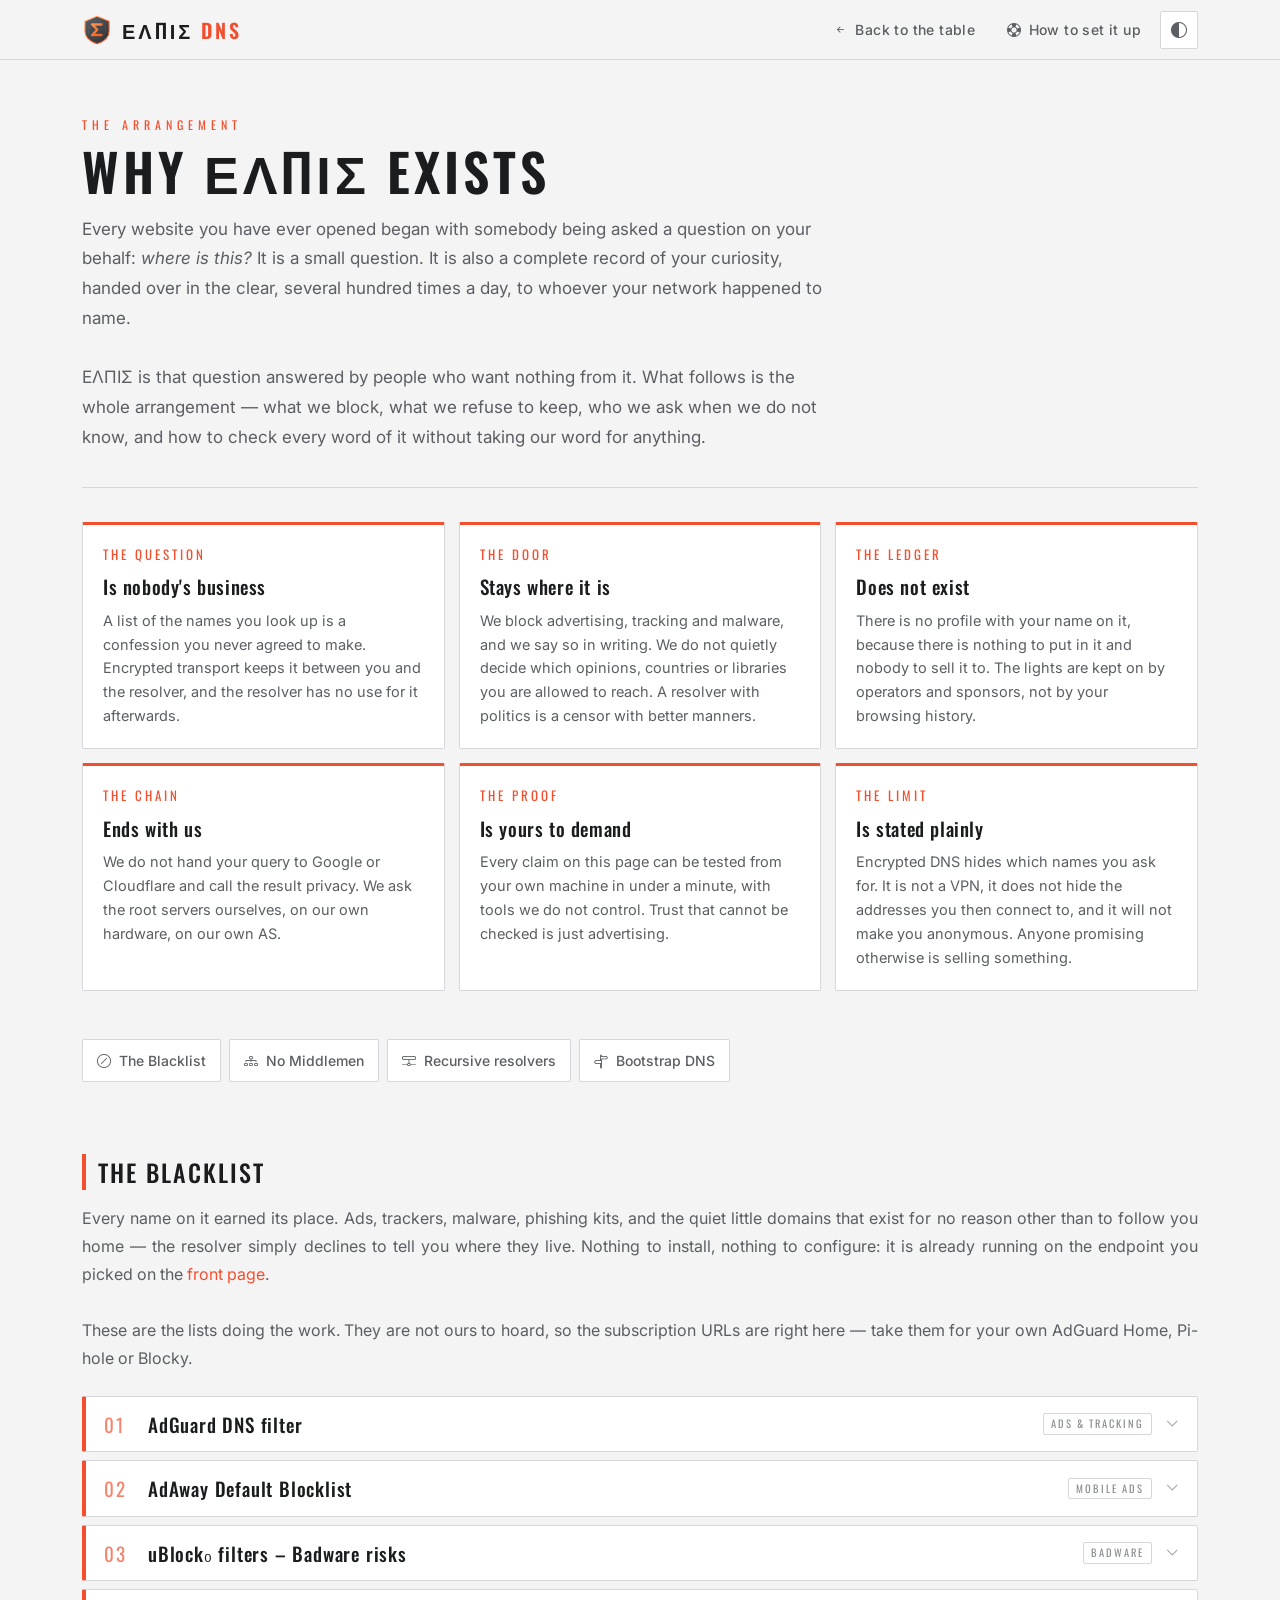
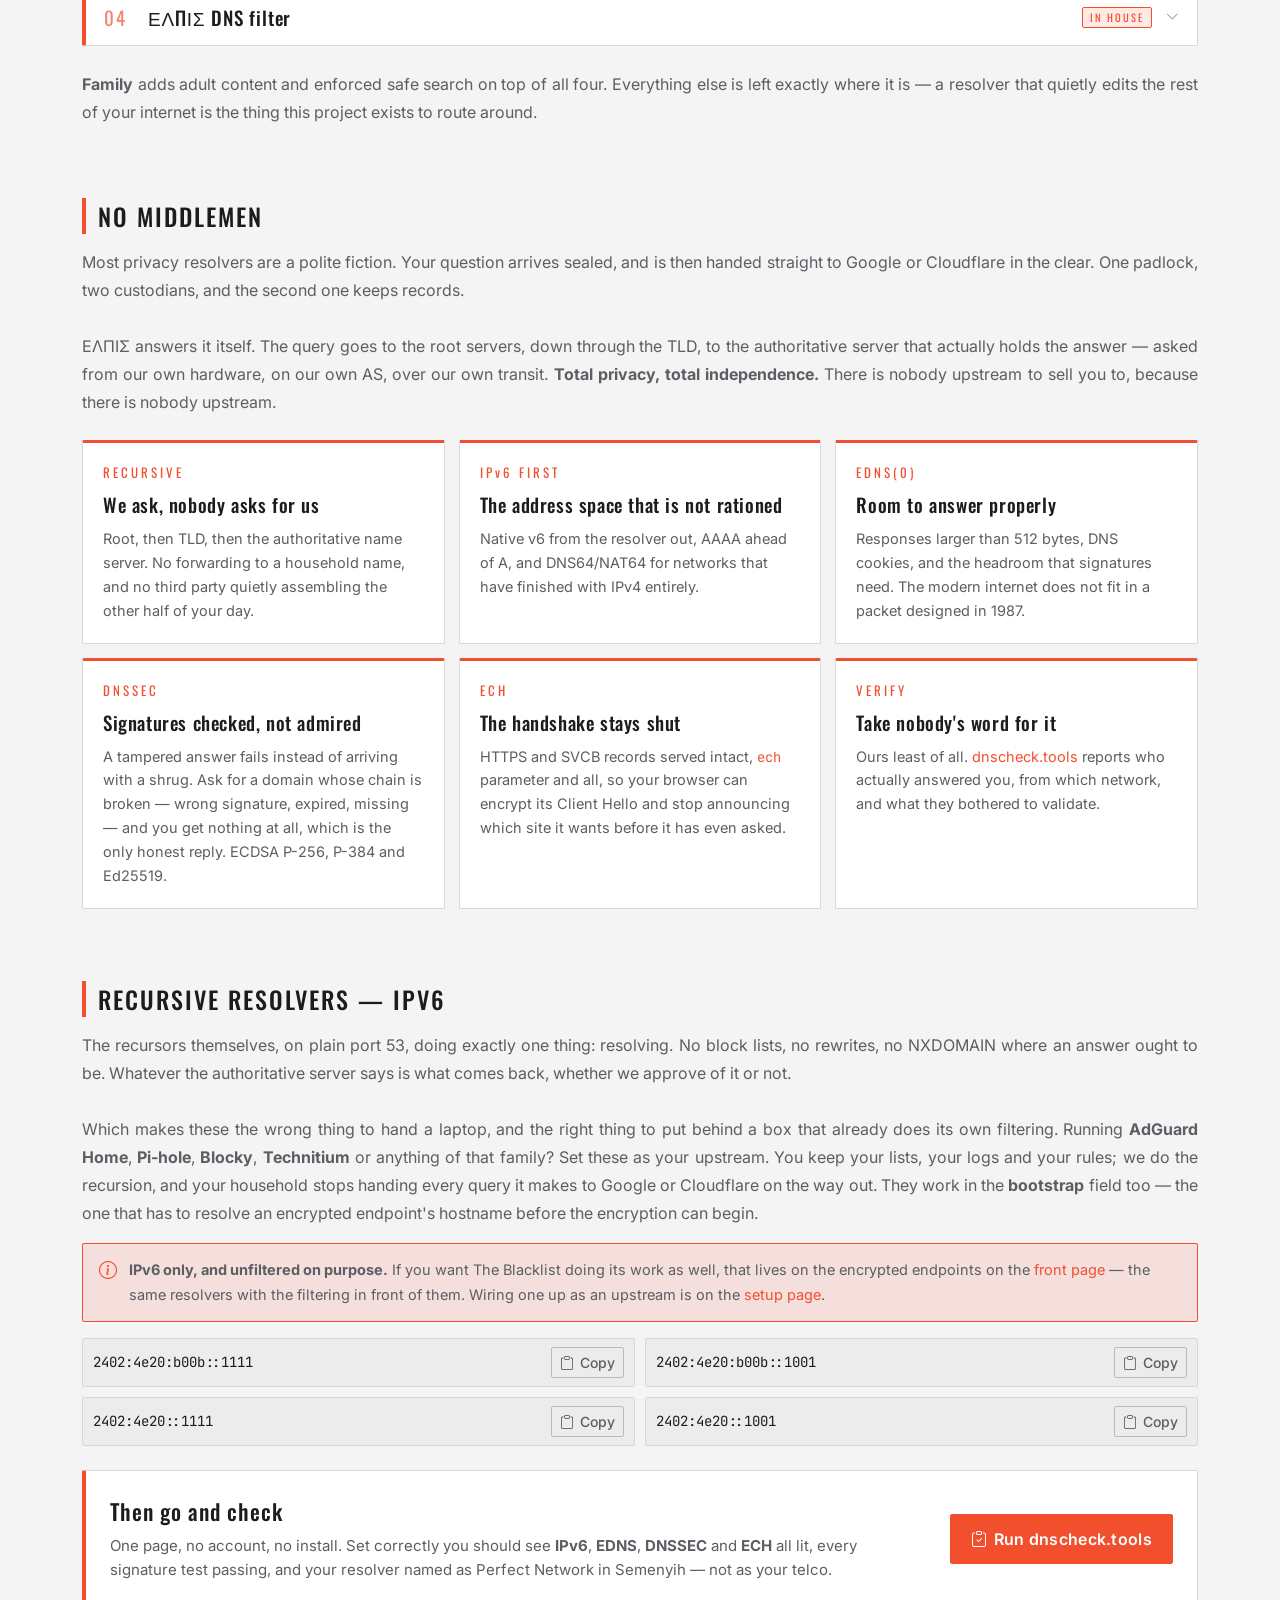
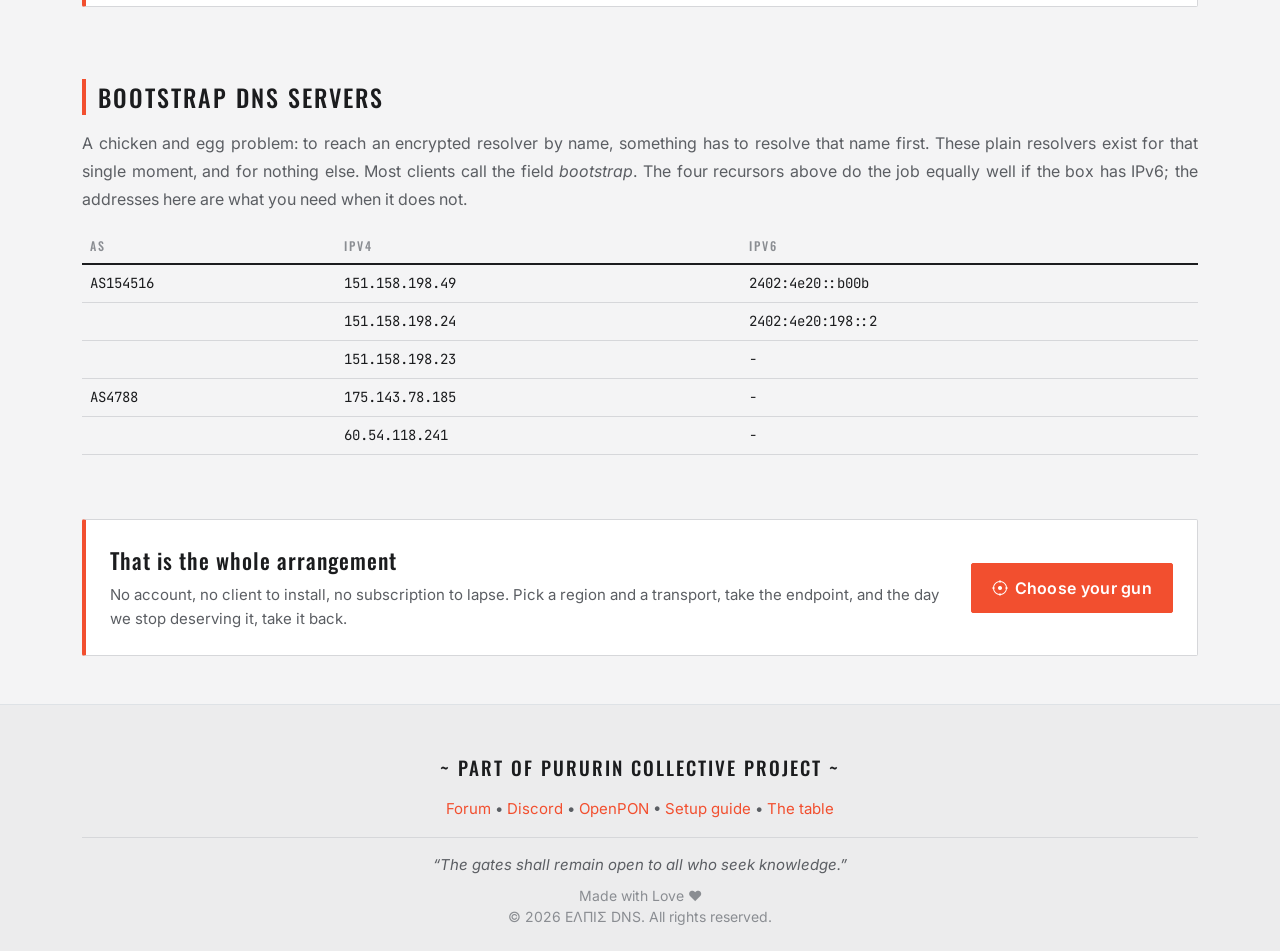
==== mission.html @ 2506d025 "Add mission page and shared copy logic This change introduces a dedicated mission page explaining wh" ====
<!DOCTYPE html>
<html lang="en">
<head>
<meta charset="UTF-8" />
<meta name="viewport" content="width=device-width, initial-scale=1.0" />

<title>Mission &mdash; ΕΛΠΙΣ DNS</title>
<link rel="icon" type="image/x-icon" href="favicon.ico">
<link rel="icon" type="image/svg+xml" href="img/elpis-mark.svg">

<!-- Paint the correct theme before the first frame, no white flash -->
<script>
	(function(){
		var choice = "auto";
		try { choice = localStorage.getItem("elpis-theme") || "auto"; } catch(e){}
		var dark = choice === "dark" ||
			(choice === "auto" &&
			 window.matchMedia("(prefers-color-scheme: dark)").matches);
		document.documentElement.dataset.theme = dark ? "dark" : "light";
		document.documentElement.dataset.themeChoice = choice;
		document.documentElement.setAttribute("data-bs-theme", dark ? "dark" : "light");
	})();
</script>

<link href="https://cdn.jsdelivr.net/npm/bootstrap@5.3.3/dist/css/bootstrap.min.css" rel="stylesheet">
<link href="https://cdn.jsdelivr.net/npm/bootstrap-icons@1.11.3/font/bootstrap-icons.min.css" rel="stylesheet">

<link rel="preconnect" href="https://fonts.googleapis.com">
<link rel="preconnect" href="https://fonts.gstatic.com" crossorigin>
<link href="https://fonts.googleapis.com/css2?family=Oswald:wght@400;500;600;700&family=Inter:wght@400;500;600;700&family=JetBrains+Mono:wght@400;500&display=swap" rel="stylesheet">

<link href="style-main.css?version=3.8" rel="stylesheet">
<link href="style-mobile.css?version=3.8" rel="stylesheet">

<meta name="description" content="Why ΕΛΠΙΣ DNS exists: what it blocks, what it refuses to keep, why it runs its own recursion, and how to check every word of it.">

<!-- Open Graph / Facebook -->
<meta property="og:type" content="website">
<meta property="og:url" content="https://elpis.violetnetworks.xyz/mission.html">
<meta property="og:title" content="Why ΕΛΠΙΣ exists">
<meta property="og:description" content="No middlemen, no ledger, no opinions about where you go.">
<meta property="og:image" content="https://elpis.violetnetworks.xyz/banner.jpg">

<!-- Theme -->
<meta name="theme-color" content="#f24f2f">
</head>

<body>

<!-- Top bar -->
<nav class="topbar">
	<div class="container topbar-inner">

		<a class="topbar-brand" href="index.html">
			<img src="img/elpis-mark.svg" alt="" class="topbar-mark">
			<span class="topbar-name">ΕΛΠΙΣ <span class="accent">DNS</span></span>
		</a>

		<div class="topbar-actions">

			<a class="topbar-link" href="index.html">
				<i class="bi bi-arrow-left-short"></i>
				<span>Back to the table</span>
			</a>

			<a class="topbar-link" href="setup.html">
				<i class="bi bi-life-preserver"></i>
				<span>How to set it up</span>
			</a>

			<button class="theme-btn" id="theme-btn" type="button" title="Theme" aria-label="Theme">
				<i class="bi bi-circle-half"></i>
			</button>
		</div>
	</div>
</nav>

<div class="container">

	<div class="page-head">
		<div class="page-kicker">The arrangement</div>
		<div class="page-title">Why ΕΛΠΙΣ exists</div>
		<div class="page-lead">
			Every website you have ever opened began with somebody being asked a
			question on your behalf: <i>where is this?</i> It is a small question.
			It is also a complete record of your curiosity, handed over in the
			clear, several hundred times a day, to whoever your network happened
			to name.
			<br /><br />
			ΕΛΠΙΣ is that question answered by people who want nothing from it.
			What follows is the whole arrangement &mdash; what we block, what we refuse
			to keep, who we ask when we do not know, and how to check every word of
			it without taking our word for anything.
		</div>
	</div>

	<!-- The creed -->
	<div class="rules rules-3 mb-5">

		<div class="rule">
			<div class="rule-index">THE QUESTION</div>
			<div class="rule-title">Is nobody's business</div>
			<div class="rule-text">
				A list of the names you look up is a confession you never agreed to
				make. Encrypted transport keeps it between you and the resolver, and
				the resolver has no use for it afterwards.
			</div>
		</div>

		<div class="rule">
			<div class="rule-index">THE DOOR</div>
			<div class="rule-title">Stays where it is</div>
			<div class="rule-text">
				We block advertising, tracking and malware, and we say so in writing.
				We do not quietly decide which opinions, countries or libraries you
				are allowed to reach. A resolver with politics is a censor with better
				manners.
			</div>
		</div>

		<div class="rule">
			<div class="rule-index">THE LEDGER</div>
			<div class="rule-title">Does not exist</div>
			<div class="rule-text">
				There is no profile with your name on it, because there is nothing to
				put in it and nobody to sell it to. The lights are kept on by
				operators and sponsors, not by your browsing history.
			</div>
		</div>

		<div class="rule">
			<div class="rule-index">THE CHAIN</div>
			<div class="rule-title">Ends with us</div>
			<div class="rule-text">
				We do not hand your query to Google or Cloudflare and call the result
				privacy. We ask the root servers ourselves, on our own hardware, on
				our own AS.
			</div>
		</div>

		<div class="rule">
			<div class="rule-index">THE PROOF</div>
			<div class="rule-title">Is yours to demand</div>
			<div class="rule-text">
				Every claim on this page can be tested from your own machine in under
				a minute, with tools we do not control. Trust that cannot be checked
				is just advertising.
			</div>
		</div>

		<div class="rule">
			<div class="rule-index">THE LIMIT</div>
			<div class="rule-title">Is stated plainly</div>
			<div class="rule-text">
				Encrypted DNS hides which names you ask for. It is not a VPN, it does
				not hide the addresses you then connect to, and it will not make you
				anonymous. Anyone promising otherwise is selling something.
			</div>
		</div>
	</div>

	<!-- Jump list -->
	<div class="doc-jump">
		<a href="#blacklist"><i class="bi bi-slash-circle"></i> The Blacklist</a>
		<a href="#middlemen"><i class="bi bi-diagram-3"></i> No Middlemen</a>
		<a href="#recursors"><i class="bi bi-hdd-network"></i> Recursive resolvers</a>
		<a href="#bootstrap"><i class="bi bi-signpost-split"></i> Bootstrap DNS</a>
	</div>

	<!-- The Blacklist -->
	<section id="blacklist" class="mt-5 pt-4">
		<div class="section-heading">
			The Blacklist
		</div>
		<div class="subtitle">
			Every name on it earned its place. Ads, trackers, malware, phishing kits,
			and the quiet little domains that exist for no reason other than to follow
			you home &mdash; the resolver simply declines to tell you where they live.
			Nothing to install, nothing to configure: it is already running on the
			endpoint you picked on the <a href="index.html">front page</a>.
			<br /><br />
			These are the lists doing the work. They are not ours to hoard, so the
			subscription URLs are right here &mdash; take them for your own AdGuard Home,
			Pi-hole or Blocky.
		</div>

		<div class="blacklist mt-4">

			<details class="bl-item">
				<summary>
					<span class="bl-index">01</span>
					<span class="bl-name">AdGuard DNS filter</span>
					<span class="bl-tag">ADS &amp; TRACKING</span>
					<i class="bi bi-chevron-down bl-chev"></i>
				</summary>
				<div class="bl-body">
					<div class="bl-text">
						The workhorse. AdGuard Base, Social Media, Tracking Protection and Mobile
					Ads rolled together with EasyList and EasyPrivacy, compiled for DNS rather
					than for a browser.
					</div>
					<div class="bl-url">
						<code>https://adguardteam.github.io/HostlistsRegistry/assets/filter_1.txt</code>
						<button class="btn btn-elpis-ghost btn-sm" type="button" data-copy="https://adguardteam.github.io/HostlistsRegistry/assets/filter_1.txt">
							<i class="bi bi-clipboard"></i> Copy
						</button>
					</div>
					<a class="bl-src" href="https://github.com/AdguardTeam/AdGuardSDNSFilter" target="_blank" rel="noopener">
						<i class="bi bi-box-arrow-up-right"></i> Where it comes from
					</a>
				</div>
			</details>

			<details class="bl-item">
				<summary>
					<span class="bl-index">02</span>
					<span class="bl-name">AdAway Default Blocklist</span>
					<span class="bl-tag">MOBILE ADS</span>
					<i class="bi bi-chevron-down bl-chev"></i>
				</summary>
				<div class="bl-body">
					<div class="bl-text">
						Fifteen years of Android ad hosts, maintained by people who got tired of
					paying for the same banner twice on a metered connection.
					</div>
					<div class="bl-url">
						<code>https://adguardteam.github.io/HostlistsRegistry/assets/filter_2.txt</code>
						<button class="btn btn-elpis-ghost btn-sm" type="button" data-copy="https://adguardteam.github.io/HostlistsRegistry/assets/filter_2.txt">
							<i class="bi bi-clipboard"></i> Copy
						</button>
					</div>
					<a class="bl-src" href="https://github.com/AdAway/adaway.github.io/" target="_blank" rel="noopener">
						<i class="bi bi-box-arrow-up-right"></i> Where it comes from
					</a>
				</div>
			</details>

			<details class="bl-item">
				<summary>
					<span class="bl-index">03</span>
					<span class="bl-name">uBlock&#8320; filters &ndash; Badware risks</span>
					<span class="bl-tag">BADWARE</span>
					<i class="bi bi-chevron-down bl-chev"></i>
				</summary>
				<div class="bl-body">
					<div class="bl-text">
						The short list of sites documented to hand you adware, crapware or malware,
					or to relieve you of your login credentials. Short, because every entry on
					it is there for a reason somebody wrote down.
					</div>
					<div class="bl-url">
						<code>https://adguardteam.github.io/HostlistsRegistry/assets/filter_50.txt</code>
						<button class="btn btn-elpis-ghost btn-sm" type="button" data-copy="https://adguardteam.github.io/HostlistsRegistry/assets/filter_50.txt">
							<i class="bi bi-clipboard"></i> Copy
						</button>
					</div>
					<a class="bl-src" href="https://github.com/uBlockOrigin/uAssets" target="_blank" rel="noopener">
						<i class="bi bi-box-arrow-up-right"></i> Where it comes from
					</a>
				</div>
			</details>

			<details class="bl-item">
				<summary>
					<span class="bl-index">04</span>
					<span class="bl-name">ΕΛΠΙΣ DNS filter</span>
					<span class="bl-tag bl-tag-ours">IN HOUSE</span>
					<i class="bi bi-chevron-down bl-chev"></i>
				</summary>
				<div class="bl-body">
					<div class="bl-text">
						Ours. Bogus, dead, parked, deceptive and legally abusive domains the big
					lists have not got around to, reviewed and trimmed for DNS by @Riri1x86.
					It ships with an exceptions list, because a filter that breaks your bank
					login is not protecting you from anything.
					</div>
					<div class="bl-url">
						<code>https://elpis.violetnetworks.xyz/bogus.txt</code>
						<button class="btn btn-elpis-ghost btn-sm" type="button" data-copy="https://elpis.violetnetworks.xyz/bogus.txt">
							<i class="bi bi-clipboard"></i> Copy
						</button>
					</div>
					<div class="bl-url">
						<code>https://elpis.violetnetworks.xyz/allow.txt</code>
						<span class="bl-note">exceptions, load as an allowlist</span>
						<button class="btn btn-elpis-ghost btn-sm" type="button" data-copy="https://elpis.violetnetworks.xyz/allow.txt">
							<i class="bi bi-clipboard"></i> Copy
						</button>
					</div>
					<a class="bl-src" href="https://riri.pururin.moe/" target="_blank" rel="noopener">
						<i class="bi bi-box-arrow-up-right"></i> Where it comes from
					</a>
				</div>
			</details>
		</div>

		<div class="subtitle mt-4">
			<b>Family</b> adds adult content and enforced safe search on top of all four.
			Everything else is left exactly where it is &mdash; a resolver that quietly
			edits the rest of your internet is the thing this project exists to route
			around.
		</div>
	</section>

	<!-- No Middlemen -->
	<section id="middlemen" class="mt-5 pt-4">
		<div class="section-heading">
			No Middlemen
		</div>
		<div class="subtitle">
			Most privacy resolvers are a polite fiction. Your question arrives sealed,
			and is then handed straight to Google or Cloudflare in the clear. One
			padlock, two custodians, and the second one keeps records.
			<br /><br />
			ΕΛΠΙΣ answers it itself. The query goes to the root servers, down through
			the TLD, to the authoritative server that actually holds the answer &mdash;
			asked from our own hardware, on our own AS, over our own transit.
			<b>Total privacy, total independence.</b> There is nobody upstream to sell
			you to, because there is nobody upstream.
		</div>

		<div class="rules rules-3 mt-4">

			<div class="rule">
				<div class="rule-index">RECURSIVE</div>
				<div class="rule-title">We ask, nobody asks for us</div>
				<div class="rule-text">
					Root, then TLD, then the authoritative name server. No forwarding to a
					household name, and no third party quietly assembling the other half
					of your day.
				</div>
			</div>

			<div class="rule">
				<div class="rule-index">IPv6 FIRST</div>
				<div class="rule-title">The address space that is not rationed</div>
				<div class="rule-text">
					Native v6 from the resolver out, AAAA ahead of A, and DNS64/NAT64 for
					networks that have finished with IPv4 entirely.
				</div>
			</div>

			<div class="rule">
				<div class="rule-index">EDNS(0)</div>
				<div class="rule-title">Room to answer properly</div>
				<div class="rule-text">
					Responses larger than 512 bytes, DNS cookies, and the headroom that
					signatures need. The modern internet does not fit in a packet designed
					in 1987.
				</div>
			</div>

			<div class="rule">
				<div class="rule-index">DNSSEC</div>
				<div class="rule-title">Signatures checked, not admired</div>
				<div class="rule-text">
					A tampered answer fails instead of arriving with a shrug. Ask for a
					domain whose chain is broken &mdash; wrong signature, expired, missing
					&mdash; and you get nothing at all, which is the only honest reply.
					ECDSA P-256, P-384 and Ed25519.
				</div>
			</div>

			<div class="rule">
				<div class="rule-index">ECH</div>
				<div class="rule-title">The handshake stays shut</div>
				<div class="rule-text">
					HTTPS and SVCB records served intact, <code class="inline-code">ech</code>
					parameter and all, so your browser can encrypt its Client Hello and stop
					announcing which site it wants before it has even asked.
				</div>
			</div>

			<div class="rule">
				<div class="rule-index">VERIFY</div>
				<div class="rule-title">Take nobody's word for it</div>
				<div class="rule-text">
					Ours least of all.
					<a href="https://dnscheck.tools/" target="_blank" rel="noopener">dnscheck.tools</a>
					reports who actually answered you, from which network, and what they
					bothered to validate.
				</div>
			</div>
		</div>
	</section>

	<!-- Recursive resolvers - IPv6 -->
	<section id="recursors" class="mt-5 pt-4">
		<div class="section-heading">
			Recursive resolvers &mdash; IPv6
		</div>
		<div class="subtitle">
			The recursors themselves, on plain port 53, doing exactly one thing:
			resolving. No block lists, no rewrites, no NXDOMAIN where an answer ought
			to be. Whatever the authoritative server says is what comes back, whether
			we approve of it or not.
			<br /><br />
			Which makes these the wrong thing to hand a laptop, and the right thing to
			put behind a box that already does its own filtering. Running
			<b>AdGuard Home</b>, <b>Pi-hole</b>, <b>Blocky</b>, <b>Technitium</b> or
			anything of that family? Set these as your upstream. You keep your lists,
			your logs and your rules; we do the recursion, and your household stops
			handing every query it makes to Google or Cloudflare on the way out.
			They work in the <b>bootstrap</b> field too &mdash; the one that has to
			resolve an encrypted endpoint's hostname before the encryption can begin.
		</div>

		<div class="doc-note mt-3">
			<i class="bi bi-info-circle"></i>
			<div>
				<b>IPv6 only, and unfiltered on purpose.</b> If you want The Blacklist
				doing its work as well, that lives on the encrypted endpoints on the
				<a href="index.html">front page</a> &mdash; the same resolvers with the
				filtering in front of them. Wiring one up as an upstream is on the
				<a href="setup.html#adguard">setup page</a>.
			</div>
		</div>

		<div class="address-grid mt-3">
			<div class="copy-row">
				<code>2402:4e20:b00b::1111</code>
				<button class="btn btn-elpis-ghost btn-sm" type="button"
					data-copy="2402:4e20:b00b::1111">
					<i class="bi bi-clipboard"></i> Copy
				</button>
			</div>
			<div class="copy-row">
				<code>2402:4e20:b00b::1001</code>
				<button class="btn btn-elpis-ghost btn-sm" type="button"
					data-copy="2402:4e20:b00b::1001">
					<i class="bi bi-clipboard"></i> Copy
				</button>
			</div>
			<div class="copy-row">
				<code>2402:4e20::1111</code>
				<button class="btn btn-elpis-ghost btn-sm" type="button"
					data-copy="2402:4e20::1111">
					<i class="bi bi-clipboard"></i> Copy
				</button>
			</div>
			<div class="copy-row">
				<code>2402:4e20::1001</code>
				<button class="btn btn-elpis-ghost btn-sm" type="button"
					data-copy="2402:4e20::1001">
					<i class="bi bi-clipboard"></i> Copy
				</button>
			</div>
		</div>

		<div class="cta mt-4">
			<div class="cta-body">
				<div class="cta-title">Then go and check</div>
				<div class="cta-text">
					One page, no account, no install. Set correctly you should see
					<b>IPv6</b>, <b>EDNS</b>, <b>DNSSEC</b> and <b>ECH</b> all lit,
					every signature test passing, and your resolver named as
					Perfect Network in Semenyih &mdash; not as your telco.
				</div>
			</div>
			<a class="btn btn-elpis" href="https://dnscheck.tools/" target="_blank" rel="noopener">
				<i class="bi bi-clipboard-check"></i> Run dnscheck.tools
			</a>
		</div>
	</section>

	<!-- Bootstrap DNS servers -->
	<section id="bootstrap" class="mt-5 pt-4">
		<div class="section-heading">
			Bootstrap DNS servers
		</div>
		<div class="subtitle">
			A chicken and egg problem: to reach an encrypted resolver by name, something has
			to resolve that name first. These plain resolvers exist for that single moment,
			and for nothing else. Most clients call the field <i>bootstrap</i>. The four
			recursors above do the job equally well if the box has IPv6; the addresses here
			are what you need when it does not.
		</div>
		<div class="table-responsive">
			<table class="table table-hover mt-3">
				<thead>
				<tr>
					<th>AS</th>
					<th>IPv4</th>
					<th>IPv6</th>
				</tr>
				</thead>
				<tbody class="table-group-divider">
				<tr>
					<td>AS154516</td>
					<td>151.158.198.49</td>
					<td>2402:4e20::b00b</td>
				</tr>
				<tr>
					<td></td>
					<td>151.158.198.24</td>
					<td>2402:4e20:198::2</td>
				</tr>
				<tr>
					<td></td>
					<td>151.158.198.23</td>
					<td>-</td>
				</tr>
				<tr>
					<td>AS4788</td>
					<td>175.143.78.185</td>
					<td>-</td>
				</tr>
				<tr>
					<td></td>
					<td>60.54.118.241</td>
					<td>-</td>
				</tr>
				</tbody>
			</table>
		</div>
	</section>

	<div class="cta mt-5 mb-5">
		<div class="cta-body">
			<div class="cta-title">That is the whole arrangement</div>
			<div class="cta-text">
				No account, no client to install, no subscription to lapse. Pick a
				region and a transport, take the endpoint, and the day we stop
				deserving it, take it back.
			</div>
		</div>
		<a class="btn btn-elpis" href="index.html">
			<i class="bi bi-crosshair"></i> Choose your gun
		</a>
	</div>
</div>

<!-- Footer -->
<footer class="mt-5 pt-5 pb-4 border-top">
	<div class="container">
		<div class="footer-title text-center">
			~ Part of Pururin Collective Project ~
		</div>
		<div class="footer-text text-center">
			<p>
				<a href="https://pururin.moe/" target="_blank" rel="noopener">Forum</a> &bull;
				<a href="https://discord.gg/aw8pt2SWnv" target="_blank" rel="noopener">Discord</a> &bull;
				<a href="https://openpon.org/" target="_blank" rel="noopener">OpenPON</a> &bull;
				<a href="setup.html">Setup guide</a> &bull;
				<a href="index.html">The table</a>
			</p>
		</div>
		<div class="footer-bottom mt-3 pt-3 border-top">
			<div id="footer-quote"></div>
			<div class="mt-2">
				Made with Love ♥ <br />
				© 2026 ΕΛΠΙΣ DNS. All rights reserved.
			</div>
		</div>
	</div>
</footer>

<script src="https://cdn.jsdelivr.net/npm/bootstrap@5.3.3/dist/js/bootstrap.bundle.min.js"></script>

<script src="js/app-theme.js?version=3.8"></script>
<script src="js/app-copy.js?version=3.8"></script>
<script src="js/app-quote.js?version=3.8"></script>

</body>
</html>
---- style-main.css ----
/*
	ΕΛΠΙΣ DNS - main stylesheet

	One palette, two moods. Every colour is a token defined here,
	so the dark theme is a swap and not a second stylesheet.

	Light : paper grey, ember orange
	Dark  : gunmetal grey, ember orange
*/

:root{
	--font-display:"Oswald","Arial Narrow",Segoe UI,sans-serif;
	--font-body:"Inter","Segoe UI",Helvetica,Arial,sans-serif;
	--font-mono:"JetBrains Mono",Consolas,"SF Mono",monospace;

	--radius:2px;
	--speed:.16s;
}

/* ---------- light ---------- */

:root,
:root[data-theme="light"]{
	--bg:#f4f4f5;
	--bg-alt:#ececed;
	--surface:#ffffff;
	--surface-alt:#e4e4e6;

	--text:#1b1c1e;
	--text-soft:#5b5e63;
	--text-faint:#8a8d92;

	--line:#d6d7da;
	--line-strong:#b9bbbf;

	--accent:#f24f2f;
	--accent-strong:#d63c1d;
	--accent-soft:rgba(242,79,47,.12);
	--on-accent:#ffffff;

	--btn-bg:#dedee0;
	--btn-text:#3d3f43;
	--btn-dead-bg:#eaeaec;
	--btn-dead-text:#a6a8ac;

	--shadow:0 1px 2px rgba(15,15,20,.06),0 8px 24px rgba(15,15,20,.05);
	--night:#0b0e13;
}

/* ---------- dark: orange on grey ---------- */

:root[data-theme="dark"]{
	--bg:#131416;
	--bg-alt:#191a1d;
	--surface:#1e2023;
	--surface-alt:#26282c;

	--text:#e9e7e4;
	--text-soft:#a8abb0;
	--text-faint:#7b7f85;

	--line:#2e3135;
	--line-strong:#3d4145;

	--accent:#ff7a2f;
	--accent-strong:#ff9552;
	--accent-soft:rgba(255,122,47,.14);
	--on-accent:#17110c;

	--btn-bg:#26282c;
	--btn-text:#c9ccd0;
	--btn-dead-bg:#1c1e21;
	--btn-dead-text:#5c6065;

	--shadow:0 1px 2px rgba(0,0,0,.5),0 10px 30px rgba(0,0,0,.35);
	--night:#0b0e13;
}

/* ---------- base ---------- */

html{
	color-scheme:light;
}

:root[data-theme="dark"]{
	color-scheme:dark;
}

body{
	background:var(--bg);
	color:var(--text);
	font-family:var(--font-body);
	-webkit-font-smoothing:antialiased;
}

a{
	color:var(--accent);
	text-decoration:none;
}

a:hover{
	color:var(--accent-strong);
	text-decoration:underline;
}

code,
.inline-code{
	font-family:var(--font-mono);
	font-size:.95em;
	color:var(--accent);
}

::selection{
	background:var(--accent);
	color:var(--on-accent);
}

/* ---------- top bar ---------- */

.topbar{
	position:sticky;
	top:0;
	z-index:20;

	background:color-mix(in srgb,var(--bg) 88%,transparent);
	backdrop-filter:blur(10px);
	border-bottom:1px solid var(--line);
}

.topbar-inner{
	display:flex;
	align-items:center;
	justify-content:space-between;
	gap:16px;
	padding:10px 12px;
}

.topbar-brand{
	display:flex;
	align-items:center;
	gap:10px;
	color:var(--text);
	text-decoration:none;
}

.topbar-brand:hover{
	color:var(--text);
	text-decoration:none;
}

.topbar-mark{
	width:30px;
	height:30px;
}

.topbar-name{
	font-family:var(--font-display);
	font-size:20px;
	font-weight:600;
	letter-spacing:3px;
}

.accent{
	color:var(--accent);
}

.topbar-actions{
	display:flex;
	align-items:center;
	gap:6px;
}

.topbar-link{
	display:inline-flex;
	align-items:center;
	gap:7px;

	padding:8px 12px;

	color:var(--text-soft);
	font-size:14px;
	font-weight:500;
	letter-spacing:.4px;

	border:1px solid transparent;
	border-radius:var(--radius);
	transition:var(--speed);
}

.topbar-link:hover{
	color:var(--accent);
	border-color:var(--line);
	background:var(--surface);
	text-decoration:none;
}

.theme-btn{
	display:inline-flex;
	align-items:center;
	justify-content:center;

	width:38px;
	height:38px;

	background:var(--surface);
	color:var(--text-soft);

	border:1px solid var(--line);
	border-radius:var(--radius);
	transition:var(--speed);
}

.theme-btn:hover{
	color:var(--accent);
	border-color:var(--accent);
}

/* ---------- hero ---------- */

/*
	The banner is an animated SVG night map: orange traffic leaving the
	resolver, a HUD walking the autonomous systems it talks to, and red
	queries dying on the shield ring.

	It lives on ::after rather than on .hero-banner itself because the map
	has to line up with the container that holds everything else on the
	page. The pseudo element repeats Bootstrap's container widths, centres
	itself, and anchors the map to its right content edge - so the map ends
	exactly where the text below it ends, at every breakpoint.
*/

.hero-banner{
	position:relative;

	width:100%;
	height:340px;

	background-color:var(--night);

	overflow:hidden;
}

.hero-banner::after{
	content:"";

	position:absolute;
	inset:0;
	margin:0 auto;

	max-width:1320px;
	padding:0 12px;

	background:url("img/hero-map.svg") no-repeat right center;
	background-origin:content-box;
	background-size:auto 100%;

	pointer-events:none;
	z-index:1;
}

@media (max-width:1399.98px){ .hero-banner::after{ max-width:1140px } }
@media (max-width:1199.98px){ .hero-banner::after{ max-width:960px } }
@media (max-width:991.98px){ .hero-banner::after{ max-width:720px } }
@media (max-width:767.98px){ .hero-banner::after{ max-width:540px } }
@media (max-width:575.98px){ .hero-banner::after{ max-width:none } }

/* SMIL cannot be switched off from CSS, so serve the still frame instead. */
@media (prefers-reduced-motion: reduce){
	.hero-banner::after{
		background-image:url("img/hero-map-static.svg");
	}
}

.hero-video{
	position:absolute;
	top:50%;
	left:50%;
	min-width:100%;
	min-height:100%;
	width:auto;
	height:auto;
	z-index:1;

	transform:translate(-50%,-50%);
	object-fit:cover;
}

/* Dense on the left where the words are, clear on the right where the map is. */
.hero-overlay{
	position:relative;
	z-index:2;

	width:100%;
	height:100%;

	background:linear-gradient(
		90deg,
		var(--night) 0%,
		rgba(11,14,19,.92) 28%,
		rgba(11,14,19,.72) 46%,
		rgba(11,14,19,.28) 68%,
		rgba(11,14,19,0) 88%
	);

	display:flex;
	align-items:center;
}

.hero{
	text-shadow:
		0 1px 4px rgba(0,0,0,.6),
		0 2px 14px rgba(0,0,0,.4);
}

.hero-kicker{
	/* Fixed, not tokenised: this always sits on the night map, never on
	   the page background, in either theme. */
	color:#ffc79f;
	font-family:var(--font-display);
	font-size:13px;
	font-weight:500;
	letter-spacing:5px;
	text-transform:uppercase;
	margin-bottom:10px;
}

.hero-title{
	color:#fff;
	font-family:var(--font-display);
	font-size:66px;
	font-weight:600;
	letter-spacing:6px;
	line-height:1.05;
}

.hero-subtitle{
	color:rgba(255,255,255,.9);
	font-size:18px;
	line-height:1.6;
	margin-top:14px;
	max-width:720px;
}

/* ---------- headings and copy ---------- */

.brand{
	font-family:var(--font-display);
	font-size:46px;
	font-weight:600;
	letter-spacing:3px;
	text-transform:uppercase;
	color:var(--text);
}

.brand::after{
	content:"";
	display:block;
	width:64px;
	height:4px;
	margin-top:12px;
	background:var(--accent);
}

.section-heading{
	font-family:var(--font-display);
	font-size:24px;
	font-weight:500;
	letter-spacing:2px;
	text-transform:uppercase;
	color:var(--text);

	padding-left:12px;
	border-left:4px solid var(--accent);
	margin-bottom:14px;
}

.subtitle{
	color:var(--text-soft);
	line-height:1.75;
	text-align:justify;
}

.note{
	color:var(--text-soft);
	font-size:15px;
}

/* ---------- house rules ---------- */

.rules{
	display:grid;
	grid-template-columns:repeat(auto-fit,minmax(240px,1fr));
	gap:14px;
}

/* Six cards read better as two rows of three than as five and a stray. */
.rules-3{
	grid-template-columns:repeat(3,1fr);
}

@media (max-width:1199.98px){
	.rules-3{ grid-template-columns:repeat(2,1fr) }
}

.rule{
	background:var(--surface);
	border:1px solid var(--line);
	border-top:3px solid var(--accent);
	border-radius:var(--radius);
	padding:20px;
	transition:var(--speed);
}

.rule:hover{
	border-color:var(--line-strong);
	border-top-color:var(--accent);
	box-shadow:var(--shadow);
	transform:translateY(-2px);
}

.rule-index{
	font-family:var(--font-display);
	font-size:13px;
	letter-spacing:3px;
	color:var(--accent);
	margin-bottom:8px;
}

.rule-title{
	font-family:var(--font-display);
	font-size:19px;
	font-weight:500;
	letter-spacing:.6px;
	margin-bottom:8px;
	color:var(--text);
}

.rule-text{
	color:var(--text-soft);
	font-size:14.5px;
	line-height:1.65;
}

/* ---------- selectors ---------- */

.selector-group{
	border-left:4px solid var(--line-strong);
	margin-bottom:6px;
	transition:border-color var(--speed);
}

.selector-group:hover{
	border-left-color:var(--accent);
}

.selector-label{
	min-width:170px;

	font-family:var(--font-display);
	font-size:15px;
	font-weight:500;
	letter-spacing:2px;
	text-transform:uppercase;
	color:var(--text-soft);

	padding-top:16px;
	padding-left:12px;
}

.selector-options{
	flex:1;
	display:flex;
	gap:4px;
}

.option-btn{
	flex:1;

	border:1px solid transparent;
	border-radius:var(--radius);

	background:var(--btn-bg);
	color:var(--btn-text);

	padding:14px 20px;
	margin:2px;

	font-family:var(--font-body);
	font-size:15px;
	font-weight:500;
	letter-spacing:.3px;

	transition:var(--speed);
}

.option-btn:hover:not(.disabled-option){
	background:var(--accent);
	color:var(--on-accent);
}

.option-btn.active{
	background:var(--accent);
	color:var(--on-accent);
	font-weight:600;
	box-shadow:inset 0 -3px 0 rgba(0,0,0,.25);
}

.option-btn:focus-visible{
	outline:2px solid var(--accent);
	outline-offset:2px;
}

.disabled-option{
	background:var(--btn-dead-bg) !important;
	color:var(--btn-dead-text) !important;
	text-decoration:line-through;
	cursor:not-allowed;
}

/* ---------- endpoint box ---------- */

.command-box{
	flex:1;

	background:var(--surface);
	border:1px solid var(--line);
	border-left:4px solid var(--accent);
	border-radius:var(--radius);

	padding:18px 20px;

	font-family:var(--font-mono);
	font-size:15px;
	word-break:break-word;
}

#endpoint{
	white-space:nowrap;
	overflow-x:auto;
	font-size:16px;
	color:var(--text);
	padding:4px 0;
}

.btn-elpis{
	display:inline-flex;
	align-items:center;
	gap:6px;

	background:var(--accent);
	border:1px solid var(--accent);
	color:var(--on-accent);
	border-radius:var(--radius);

	font-family:var(--font-body);
	font-weight:600;
	letter-spacing:.3px;

	transition:var(--speed);
}

.btn-elpis:hover{
	background:var(--accent-strong);
	border-color:var(--accent-strong);
	color:var(--on-accent);
	text-decoration:none;
}

.btn-elpis-ghost{
	display:inline-flex;
	align-items:center;
	gap:6px;

	background:transparent;
	border:1px solid var(--line-strong);
	color:var(--text-soft);
	border-radius:var(--radius);

	font-family:var(--font-body);
	font-weight:500;

	transition:var(--speed);
}

.btn-elpis-ghost:hover{
	border-color:var(--accent);
	color:var(--accent);
	background:var(--accent-soft);
}

#download-rsc-btn.hidden{
	display:none;
}

/* ---------- summary ---------- */

.selection-summary{
	font-family:var(--font-body);
	font-size:15px;
	color:var(--text-soft);
}

.summary-chips{
	display:flex;
	flex-wrap:wrap;
	gap:8px;
}

.summary-chip{
	display:inline-flex;
	align-items:center;
	gap:6px;

	background:var(--surface-alt);
	border:1px solid var(--line);
	border-radius:var(--radius);
	padding:5px 10px;

	font-size:13.5px;
}

.summary-chip b{
	color:var(--text);
}

.summary-key{
	font-family:var(--font-display);
	font-size:11px;
	letter-spacing:1.6px;
	text-transform:uppercase;
	color:var(--text-faint);
}

.summary-note{
	margin-top:12px;
	line-height:1.65;
	font-size:14.5px;
}

.summary-meta{
	margin-top:10px;
	font-size:13px;
	color:var(--text-faint);
}

/* ---------- rotation ---------- */

.server-list{
	display:flex;
	flex-wrap:wrap;
	gap:8px;
	margin-top:10px;
}

.server-badge{
	display:inline-block;

	background:var(--surface-alt);
	border:1px solid var(--line);
	border-radius:var(--radius);

	padding:7px 11px;

	font-family:var(--font-mono);
	font-size:13px;
	color:var(--text-soft);

	transition:var(--speed);
}

.server-badge:hover{
	background:var(--accent);
	border-color:var(--accent);
	color:var(--on-accent);
}

/* ---------- gates ---------- */

/*
	Four cards on the front page, each a doorway into the mission page.
	The detail used to sit inline and made the page twice as long; now
	the front page stays about picking an endpoint, and anyone who wants
	the reasoning clicks through.
*/

.gates{
	display:grid;
	grid-template-columns:repeat(4,1fr);
	gap:14px;
}

@media (max-width:1199.98px){
	.gates{ grid-template-columns:repeat(2,1fr) }
}

.gate{
	display:flex;
	flex-direction:column;

	background:var(--surface);
	border:1px solid var(--line);
	border-top:3px solid var(--accent);
	border-radius:var(--radius);
	padding:20px;

	color:var(--text);
	text-decoration:none;

	transition:var(--speed);
}

.gate:hover{
	color:var(--text);
	text-decoration:none;
	border-color:var(--line-strong);
	border-top-color:var(--accent);
	box-shadow:var(--shadow);
	transform:translateY(-2px);
}

.gate-icon{
	font-size:22px;
	color:var(--accent);
	margin-bottom:12px;
}

.gate-title{
	font-family:var(--font-display);
	font-size:21px;
	font-weight:500;
	letter-spacing:1px;
	margin-bottom:8px;
	color:var(--text);
}

.gate-text{
	flex:1;

	color:var(--text-soft);
	font-size:14.5px;
	line-height:1.65;
	margin-bottom:14px;
}

.gate-more{
	display:inline-flex;
	align-items:center;
	gap:2px;

	font-family:var(--font-display);
	font-size:12px;
	letter-spacing:2px;
	text-transform:uppercase;
	color:var(--accent);
}

.gate:hover .gate-more{
	color:var(--accent-strong);
}

.gate-more i{
	font-size:18px;
	transition:transform var(--speed);
}

.gate:hover .gate-more i{
	transform:translateX(3px);
}

/* ---------- blacklist ---------- */

/*
	Each entry is a native <details>. Closed, the section is four one-line
	rows; open, it shows the description and the subscription URLs. No
	JavaScript involved - the disclosure widget the browser already ships
	is keyboard accessible and survives having the script blocked.
*/

.blacklist{
	display:flex;
	flex-direction:column;
	gap:8px;
}

.bl-item{
	background:var(--surface);
	border:1px solid var(--line);
	border-left:4px solid var(--accent);
	border-radius:var(--radius);
	transition:var(--speed);
}

.bl-item:hover{
	border-color:var(--line-strong);
	border-left-color:var(--accent);
}

.bl-item[open]{
	box-shadow:var(--shadow);
}

.bl-item > summary{
	display:flex;
	align-items:center;
	gap:14px;

	padding:13px 18px;

	cursor:pointer;
	list-style:none;
	-webkit-user-select:none;
	user-select:none;
}

/* Chrome and Safari draw their own triangle unless told otherwise. */
.bl-item > summary::-webkit-details-marker{
	display:none;
}

.bl-item > summary:focus-visible{
	outline:2px solid var(--accent);
	outline-offset:-2px;
}

.bl-item > summary:hover .bl-name{
	color:var(--accent);
}

.bl-index{
	font-family:var(--font-display);
	font-size:19px;
	letter-spacing:2px;
	color:var(--accent);
	opacity:.7;
	min-width:30px;
}

.bl-name{
	flex:1;

	font-family:var(--font-display);
	font-size:19px;
	font-weight:500;
	letter-spacing:.8px;
	color:var(--text);

	transition:var(--speed);
}

.bl-tag{
	font-family:var(--font-display);
	font-size:10.5px;
	letter-spacing:2px;
	white-space:nowrap;

	color:var(--text-faint);
	border:1px solid var(--line);
	border-radius:var(--radius);
	padding:2px 7px;
}

.bl-tag-ours{
	color:var(--accent);
	border-color:var(--accent);
	background:var(--accent-soft);
}

.bl-chev{
	color:var(--text-faint);
	font-size:13px;
	transition:transform var(--speed);
}

.bl-item[open] .bl-chev{
	transform:rotate(180deg);
}

/* Indented to line up under the name, not under the number. */
.bl-body{
	padding:0 18px 16px 62px;
	animation:bl-reveal .18s ease-out;
}

@keyframes bl-reveal{
	from{ opacity:0; transform:translateY(-4px) }
	to{ opacity:1; transform:none }
}

@media (prefers-reduced-motion: reduce){
	.bl-body{ animation:none }
}

.bl-text{
	color:var(--text-soft);
	font-size:14.5px;
	line-height:1.7;
	margin-bottom:10px;
}

.bl-url,
.copy-row{
	display:flex;
	align-items:center;
	gap:10px;
	flex-wrap:wrap;

	background:var(--bg-alt);
	border:1px solid var(--line);
	border-radius:var(--radius);
	padding:8px 10px;
	margin-top:6px;
}

.bl-url code,
.copy-row code{
	flex:1;
	min-width:0;

	font-size:12.5px;
	color:var(--text-soft);
	overflow-x:auto;
	white-space:nowrap;
}

.bl-note{
	font-size:12px;
	color:var(--text-faint);
	letter-spacing:.4px;
	white-space:nowrap;
}

.bl-src{
	display:inline-flex;
	align-items:center;
	gap:6px;

	margin-top:12px;
	font-size:13px;
	color:var(--text-faint);
}

.bl-src:hover{
	color:var(--accent);
	text-decoration:none;
}

.address-grid{
	display:grid;
	grid-template-columns:repeat(4,1fr);
	gap:10px;
}

@media (max-width:1399.98px){
	.address-grid{ grid-template-columns:repeat(2,1fr) }
}

.address-grid .copy-row{
	margin-top:0;
}

.address-grid code{
	font-size:14px;
	color:var(--text);
}

/* ---------- call to action ---------- */

.cta{
	display:flex;
	align-items:center;
	justify-content:space-between;
	gap:24px;

	background:var(--surface);
	border:1px solid var(--line);
	border-left:4px solid var(--accent);
	border-radius:var(--radius);
	padding:24px;
}

.cta-title{
	font-family:var(--font-display);
	font-size:22px;
	font-weight:500;
	letter-spacing:1px;
	margin-bottom:6px;
	color:var(--text);
}

.cta-text{
	color:var(--text-soft);
	font-size:15px;
	line-height:1.6;
}

.cta .btn-elpis{
	white-space:nowrap;
	padding:12px 20px;
}

/* ---------- tables ---------- */

.table{
	--bs-table-bg:transparent;
	--bs-table-color:var(--text);
	--bs-table-border-color:var(--line);
	--bs-table-hover-bg:var(--accent-soft);
	--bs-table-hover-color:var(--text);

	font-family:var(--font-mono);
	font-size:14px;
}

.table thead th{
	font-family:var(--font-display);
	font-weight:500;
	letter-spacing:2px;
	text-transform:uppercase;
	color:var(--text-faint);
	font-size:12px;
}

/* ---------- footer ---------- */

footer{
	background:var(--bg-alt);
	border-top:1px solid var(--line) !important;
	text-align:justify;
}

.footer-title{
	font-family:var(--font-display);
	font-size:19px;
	font-weight:500;
	letter-spacing:2px;
	text-transform:uppercase;
	margin-bottom:14px;
	color:var(--text);
}

.footer-text{
	color:var(--text-soft);
	line-height:1.7;
	font-size:15px;
}

.footer-links{
	display:flex;
	flex-direction:column;
	gap:8px;
}

.footer-bottom{
	color:var(--text-faint);
	font-size:14px;
	text-align:center;
	border-color:var(--line) !important;
}

footer .border-top{
	border-color:var(--line) !important;
}

#footer-quote{
	font-family:var(--font-body);
	font-style:italic;
	font-size:15px;
	color:var(--text-soft);
	cursor:pointer;
	transition:opacity .25s;
	max-width:720px;
	margin:0 auto;
}

#footer-quote:hover{
	color:var(--text);
}

.quote-by{
	display:block;
	margin-top:6px;

	font-family:var(--font-display);
	font-style:normal;
	font-size:12.5px;
	letter-spacing:2px;
	text-transform:uppercase;
	color:var(--accent);
}

/* ---------- setup page ---------- */

.page-head{
	border-bottom:1px solid var(--line);
	padding:56px 0 34px;
	margin-bottom:34px;
}

.page-kicker{
	font-family:var(--font-display);
	font-size:12px;
	letter-spacing:5px;
	text-transform:uppercase;
	color:var(--accent);
	margin-bottom:10px;
}

.page-title{
	font-family:var(--font-display);
	font-size:52px;
	font-weight:600;
	letter-spacing:4px;
	text-transform:uppercase;
	line-height:1.05;
	color:var(--text);
}

.page-lead{
	color:var(--text-soft);
	font-size:17px;
	line-height:1.75;
	max-width:760px;
	margin-top:16px;
}

.doc-jump{
	display:flex;
	flex-wrap:wrap;
	gap:8px;
	margin-bottom:40px;
}

.doc-jump a{
	display:inline-flex;
	align-items:center;
	gap:8px;

	background:var(--surface);
	border:1px solid var(--line);
	border-radius:var(--radius);
	padding:10px 14px;

	color:var(--text-soft);
	font-size:14px;
	font-weight:500;

	transition:var(--speed);
}

.doc-jump a:hover{
	border-color:var(--accent);
	color:var(--accent);
	background:var(--accent-soft);
	text-decoration:none;
}

.doc-section{
	background:var(--surface);
	border:1px solid var(--line);
	border-left:4px solid var(--accent);
	border-radius:var(--radius);
	padding:26px 28px;
	margin-bottom:20px;
	scroll-margin-top:80px;
}

.doc-title{
	display:flex;
	align-items:center;
	gap:12px;

	font-family:var(--font-display);
	font-size:26px;
	font-weight:500;
	letter-spacing:1.6px;
	color:var(--text);
	margin-bottom:6px;
}

.doc-title i{
	color:var(--accent);
}

.doc-tag{
	display:inline-block;
	margin-left:auto;

	font-family:var(--font-display);
	font-size:11px;
	letter-spacing:2px;
	text-transform:uppercase;

	background:var(--accent-soft);
	color:var(--accent);
	border:1px solid var(--accent);
	border-radius:var(--radius);
	padding:3px 8px;
}

.doc-text{
	color:var(--text-soft);
	font-size:15px;
	line-height:1.75;
	margin-bottom:14px;
}

/* A list that continues after a code block carries style="--start:3",
   because the CSS counter cannot read the start attribute. */
.doc-steps{
	counter-reset:step var(--start,0);
	list-style:none;
	padding-left:0;
	margin:0;
}

.doc-steps li{
	counter-increment:step;
	position:relative;

	padding-left:44px;
	padding-bottom:16px;

	color:var(--text-soft);
	font-size:15px;
	line-height:1.7;
}

.doc-steps li::before{
	content:counter(step,decimal-leading-zero);

	position:absolute;
	left:0;
	top:1px;

	font-family:var(--font-display);
	font-size:13px;
	letter-spacing:1px;

	background:var(--surface-alt);
	border:1px solid var(--line);
	border-radius:var(--radius);
	color:var(--accent);

	width:30px;
	height:24px;
	display:flex;
	align-items:center;
	justify-content:center;
}

.doc-steps li b,
.doc-text b{
	color:var(--text);
}

.code-block{
	position:relative;

	background:var(--bg-alt);
	border:1px solid var(--line);
	border-radius:var(--radius);

	margin:12px 0 18px;
	padding:16px 18px;

	overflow-x:auto;
}

.code-block pre{
	margin:0;

	font-family:var(--font-mono);
	font-size:13.5px;
	line-height:1.7;
	color:var(--text);

	white-space:pre;
}

.copy-code{
	position:absolute;
	top:8px;
	right:8px;

	background:var(--surface);
	border:1px solid var(--line);
	border-radius:var(--radius);
	color:var(--text-faint);

	font-size:12px;
	padding:4px 9px;

	opacity:0;
	transition:var(--speed);
}

.code-block:hover .copy-code,
.copy-code:focus{
	opacity:1;
}

.copy-code:hover{
	color:var(--accent);
	border-color:var(--accent);
}

.doc-note{
	display:flex;
	gap:12px;

	background:var(--accent-soft);
	border:1px solid var(--accent);
	border-radius:var(--radius);
	padding:14px 16px;
	margin-top:6px;

	color:var(--text-soft);
	font-size:14.5px;
	line-height:1.7;
}

.doc-note i{
	color:var(--accent);
	font-size:18px;
	line-height:1.4;
}

.picked{
	font-family:var(--font-mono);
	color:var(--accent);
	word-break:break-all;
}
---- style-mobile.css ----
@media (max-width: 992px){

	.cta{
		flex-direction:column;
		align-items:flex-start;
	}
}

@media (max-width: 768px){

	/* TOP BAR */

	.topbar-inner{
		flex-wrap:wrap;
		gap:8px;
		padding:8px 4px;
	}

	.topbar-name{
		font-size:17px;
		letter-spacing:2px;
	}

	.topbar-link span{
		display:none;
	}

	.topbar-link{
		padding:8px 10px;
		font-size:16px;
	}

	/* HERO */

	.hero-banner{
		height:240px;
	}

	/* The map cannot be beside the text on a phone, so it goes behind it:
	   whole map visible, pinned to the top, words over the bottom half. */
	.hero-banner::after{
		padding:0;
		background-position:right top;
		background-size:contain;
		opacity:.85;
	}

	.hero-overlay{
		align-items:flex-end;
		background:linear-gradient(
			180deg,
			rgba(11,14,19,.15) 0%,
			rgba(11,14,19,.55) 38%,
			rgba(11,14,19,.90) 68%,
			rgba(11,14,19,.96) 100%
		);
	}

	.hero-kicker{
		font-size:10px;
		letter-spacing:3px;
	}

	.hero-title{
		font-size:38px;
		letter-spacing:3px;
	}

	.hero-subtitle{
		font-size:14px;
		line-height:1.6;
	}

	.brand{
		font-size:32px;
		letter-spacing:2px;
	}

	.section-heading{
		font-size:20px;
	}

	/* CONTENT */

	.container{
		padding-left:18px;
		padding-right:18px;
	}

	.subtitle{
		font-size:15px;
		line-height:1.7;
		text-align:left;
	}

	/* HOUSE RULES */

	.rules{
		grid-template-columns:1fr;
	}

	/* SELECTOR LAYOUT */

	.selector-group{
		flex-direction:column;
		border-left:none;
		margin-bottom:22px;
	}

	.selector-label{
		min-width:100%;
		margin-bottom:10px;
		padding-top:0;
		border-left:4px solid var(--accent);
		padding-left:10px;
	}

	/* BUTTON GRID */

	.selector-options{
		display:grid !important;
		grid-template-columns:1fr 1fr;
		gap:6px;
	}

	.selector-options.full-width{
		display:block !important;
	}

	/* FULL WIDTH */

	.command-box{
		width:100%;
		overflow:hidden;
		padding:16px;
	}

	/* BUTTONS */

	.option-btn{
		width:100%;
		min-width:0;
		padding:14px 8px;
		font-size:14px;
		margin:0;
	}

	.btn-elpis,
	.btn-elpis-ghost{
		flex:1 1 auto;
		justify-content:center;
	}

	/* ENDPOINT */

	#endpoint{
		font-size:13px;
		overflow-x:auto;
		white-space:nowrap;
		width:100%;
	}

	/* SUMMARY */

	.selection-summary{
		font-size:13.5px;
	}

	.address-grid{
		grid-template-columns:1fr;
	}

	/* GATES */

	.gates{
		grid-template-columns:1fr;
	}

	/* BLACKLIST */

	.bl-item > summary{
		flex-wrap:wrap;
		gap:8px 10px;
		padding:12px 14px;
	}

	.bl-index{
		font-size:17px;
		min-width:24px;
	}

	.bl-name{
		flex:1 1 auto;
		font-size:17px;
	}

	/* The tag drops to its own line rather than squeezing the name. */
	.bl-tag{
		order:3;
		flex:0 0 auto;
	}

	.bl-chev{
		order:2;
		margin-left:auto;
	}

	.bl-body{
		padding:0 14px 14px 14px;
	}

	/* A subscription URL and a button side by side leaves the URL a
	   sliver wide, so they stack and each takes the full row. */
	.bl-url,
	.copy-row{
		flex-direction:column;
		align-items:stretch;
		gap:8px;
	}

	.bl-url code,
	.copy-row code{
		/* The row is a column here, so the inherited flex:1 would stretch the
		   height rather than the width and crop the text to half a line. */
		flex:none;
		width:100%;
		font-size:11.5px;
	}

	.bl-note{
		white-space:normal;
		text-align:center;
	}

	/* SETUP PAGE */

	.doc-jump{
		flex-direction:column;
	}

	.doc-jump a{
		width:100%;
	}

	.doc-section{
		padding:18px;
	}

	/* FOOTER */

	footer{
		text-align:center;
	}

	.footer-title{
		margin-top:12px;
	}

	.footer-links{
		align-items:center;
	}
}
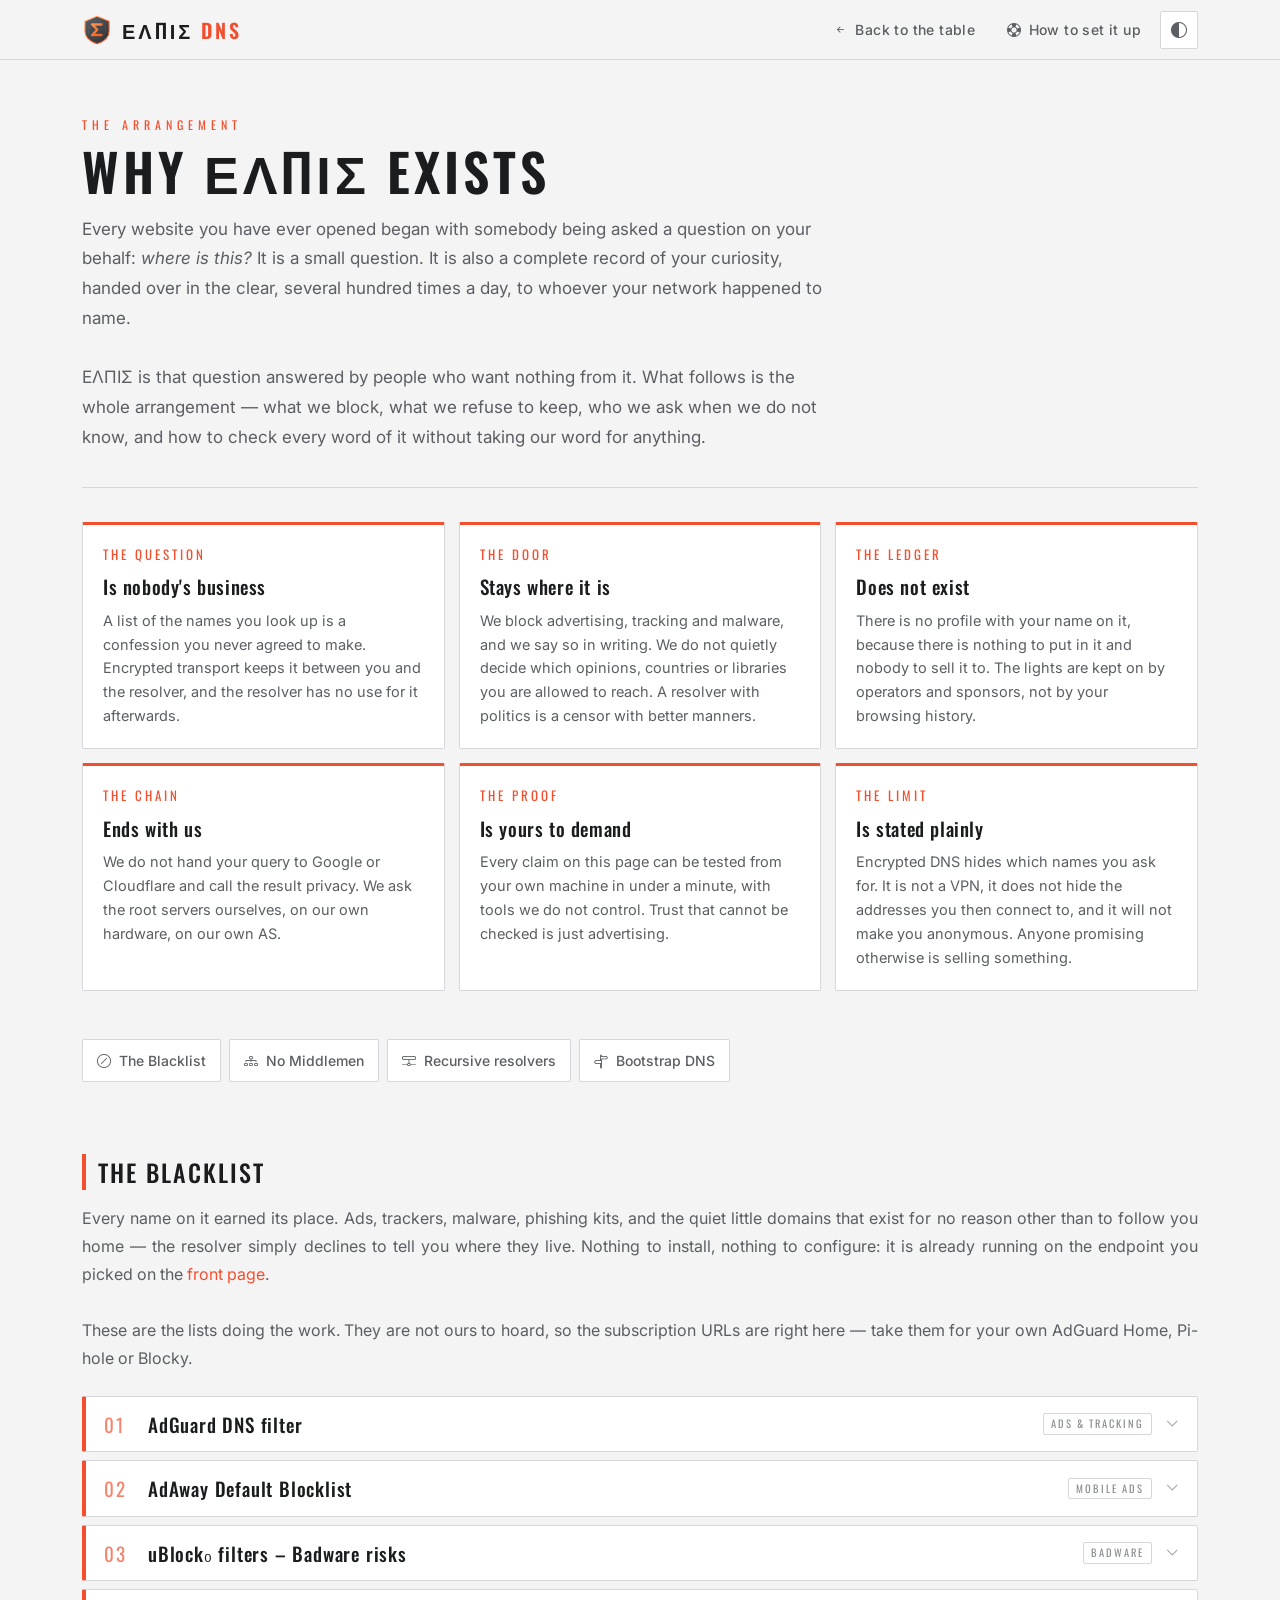
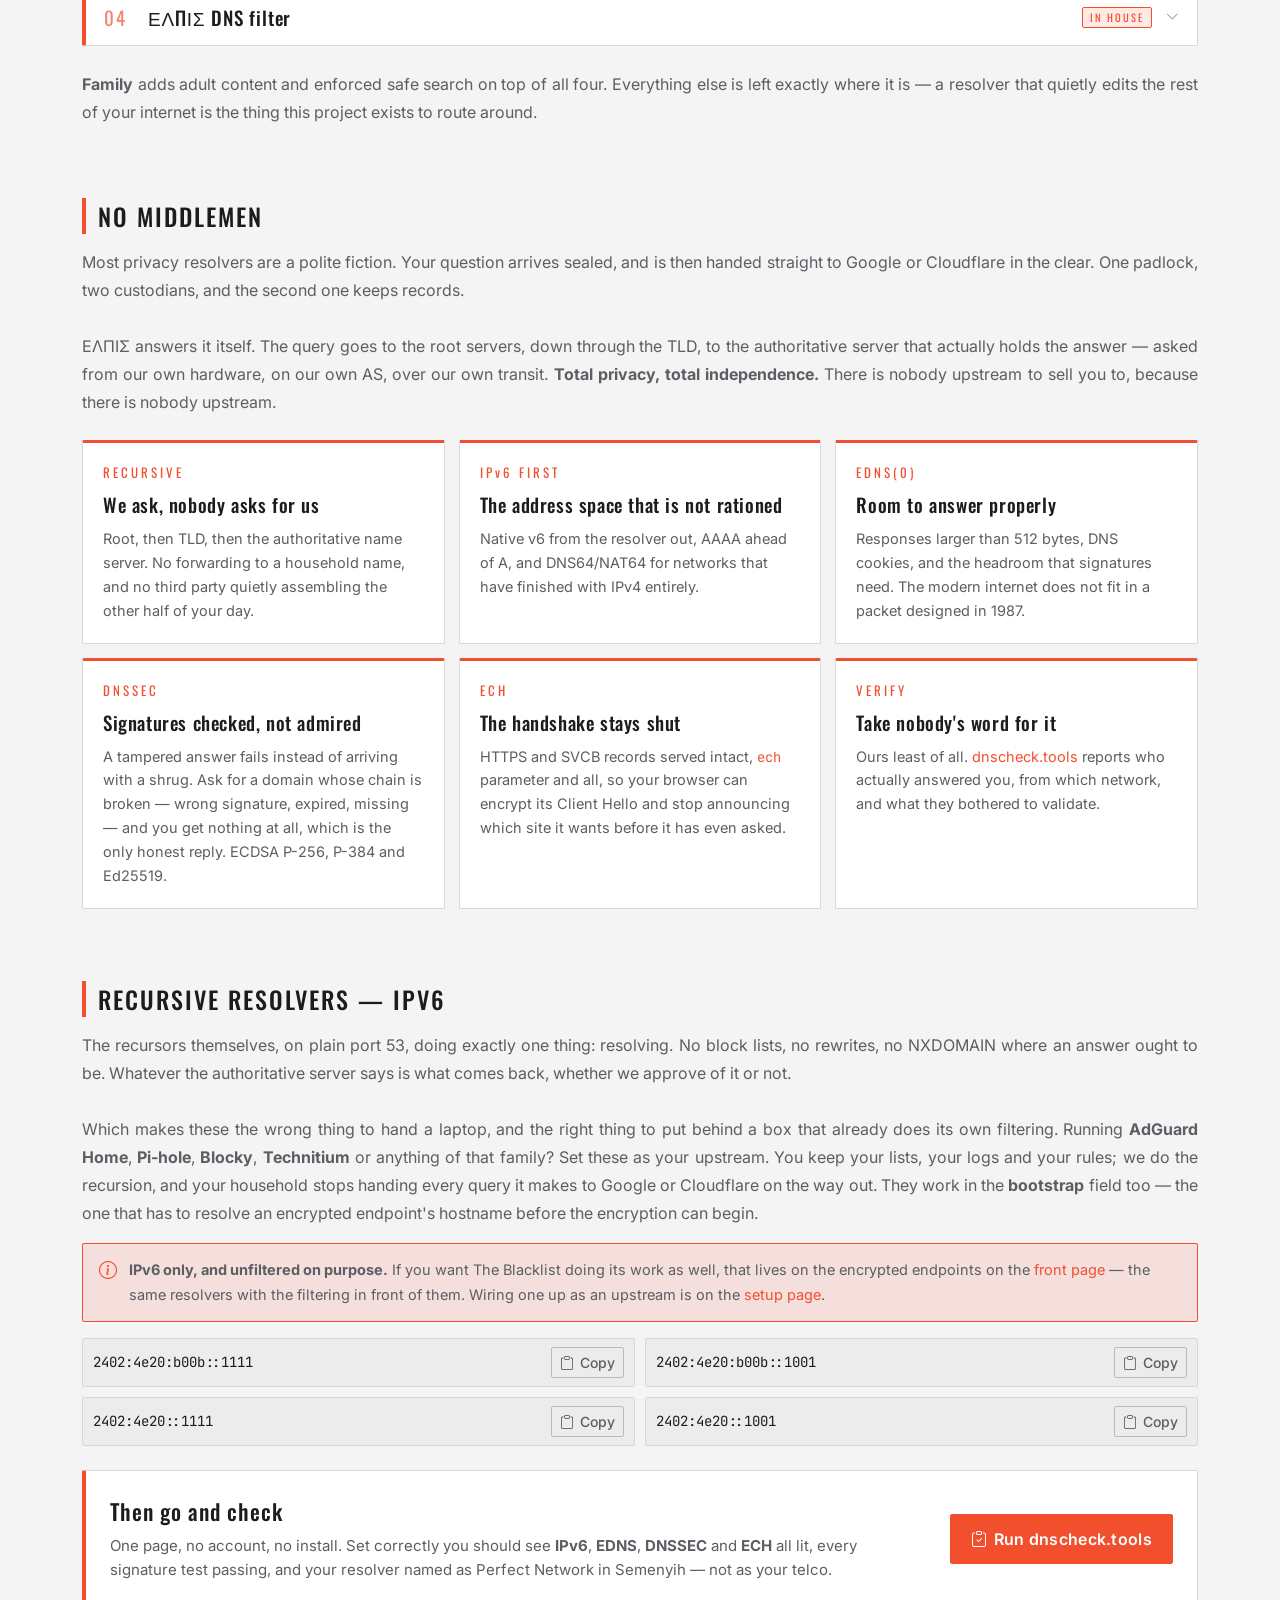
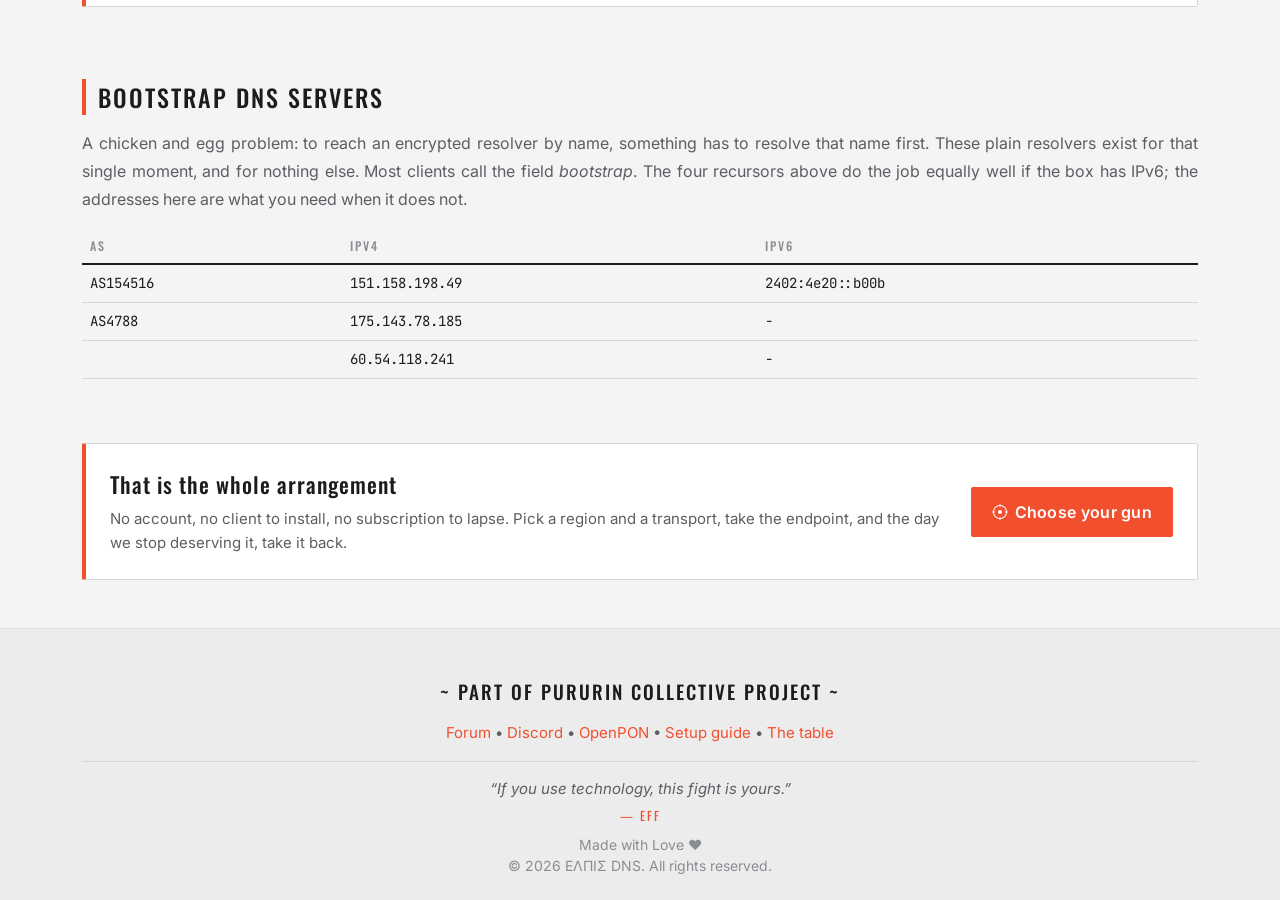
==== commit 7712ffb5: "Update mission.html" ====
--- a/mission.html
+++ b/mission.html
@@ -491,16 +491,6 @@
 					<td>2402:4e20::b00b</td>
 				</tr>
 				<tr>
-					<td></td>
-					<td>151.158.198.24</td>
-					<td>2402:4e20:198::2</td>
-				</tr>
-				<tr>
-					<td></td>
-					<td>151.158.198.23</td>
-					<td>-</td>
-				</tr>
-				<tr>
 					<td>AS4788</td>
 					<td>175.143.78.185</td>
 					<td>-</td>
